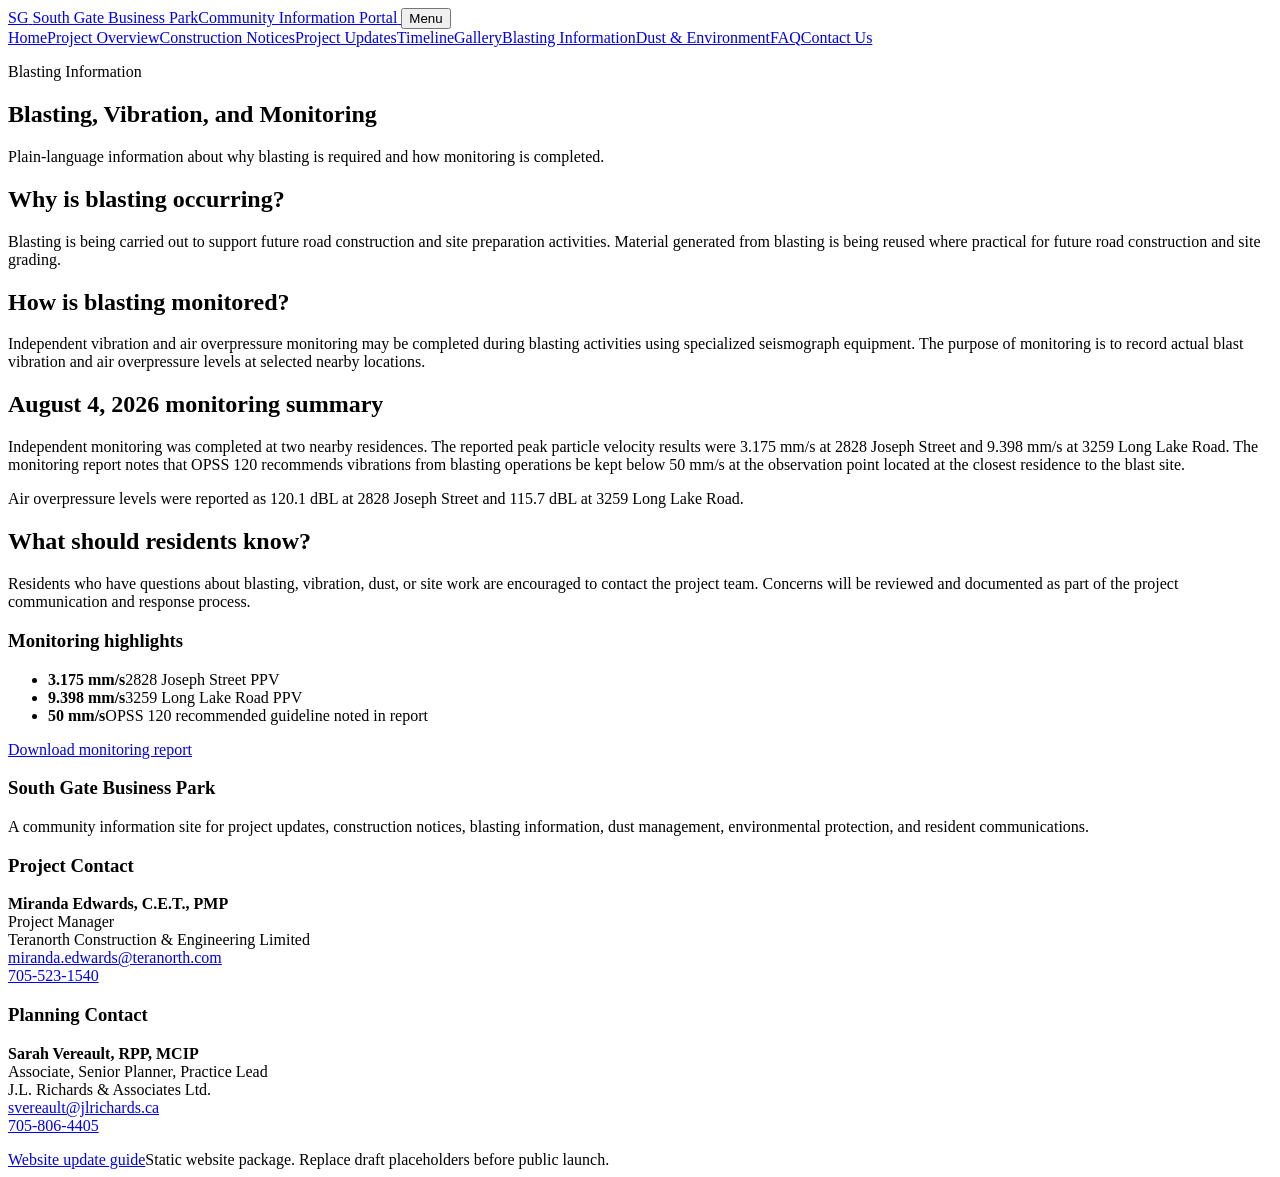
==== blasting-information.html @ b881c43c "Add files via upload" ====
<!doctype html>
<html lang="en-CA">
<head>
  <meta charset="utf-8">
  <meta name="viewport" content="width=device-width, initial-scale=1">
  <title>Blasting Information | South Gate Business Park</title>
  <meta name="description" content="South Gate Business Park Community Information Portal">
  <link rel="stylesheet" href="assets/css/styles.css">
</head>
<body>
  <header class="topbar">
  <a class="brand" href="index.html" aria-label="South Gate Business Park Home">
    <span class="brand-mark">SG</span>
    <span><span class="brand-name">South Gate Business Park</span><span class="brand-tag">Community Information Portal</span></span>
  </a>
  <button class="menu-button" aria-label="Open navigation" aria-expanded="false">Menu</button>
  <nav class="site-nav" aria-label="Main navigation"><a href="index.html">Home</a><a href="project-overview.html">Project Overview</a><a href="construction-notices.html">Construction Notices</a><a href="project-updates.html">Project Updates</a><a href="timeline.html">Timeline</a><a href="gallery.html">Gallery</a><a href="blasting-information.html">Blasting Information</a><a href="dust-environment.html">Dust & Environment</a><a href="faq.html">FAQ</a><a href="contact.html">Contact Us</a></nav>
</header>
  <main><section class="page-hero"><div class="container"><p class="eyebrow">Blasting Information</p><h1>Blasting, Vibration, and Monitoring</h1><p>Plain-language information about why blasting is required and how monitoring is completed.</p></div></section>
<section class="section"><div class="container content-grid"><article><h2>Why is blasting occurring?</h2><p>Blasting is being carried out to support future road construction and site preparation activities. Material generated from blasting is being reused where practical for future road construction and site grading.</p><h2>How is blasting monitored?</h2><p>Independent vibration and air overpressure monitoring may be completed during blasting activities using specialized seismograph equipment. The purpose of monitoring is to record actual blast vibration and air overpressure levels at selected nearby locations.</p><h2 id="monitoring-results">August 4, 2026 monitoring summary</h2><p>Independent monitoring was completed at two nearby residences. The reported peak particle velocity results were 3.175 mm/s at 2828 Joseph Street and 9.398 mm/s at 3259 Long Lake Road. The monitoring report notes that OPSS 120 recommends vibrations from blasting operations be kept below 50 mm/s at the observation point located at the closest residence to the blast site.</p><p>Air overpressure levels were reported as 120.1 dBL at 2828 Joseph Street and 115.7 dBL at 3259 Long Lake Road.</p><h2>What should residents know?</h2><p>Residents who have questions about blasting, vibration, dust, or site work are encouraged to contact the project team. Concerns will be reviewed and documented as part of the project communication and response process.</p></article><aside class="sidebar card"><h3>Monitoring highlights</h3><ul class="metric-list"><li><strong>3.175 mm/s</strong><span>2828 Joseph Street PPV</span></li><li><strong>9.398 mm/s</strong><span>3259 Long Lake Road PPV</span></li><li><strong>50 mm/s</strong><span>OPSS 120 recommended guideline noted in report</span></li></ul><a class="button primary full" href="documents/Vibration-Monitoring-Report-August-4-2026.pdf">Download monitoring report</a></aside></div></section></main>
  <footer class="footer">
  <div class="footer-grid">
    <div>
      <h3>South Gate Business Park</h3>
      <p>A community information site for project updates, construction notices, blasting information, dust management, environmental protection, and resident communications.</p>
    </div>
    <div>
      <h3>Project Contact</h3>
      <p><strong>Miranda Edwards, C.E.T., PMP</strong><br>Project Manager<br>Teranorth Construction & Engineering Limited<br><a href="mailto:miranda.edwards@teranorth.com">miranda.edwards@teranorth.com</a><br><a href="tel:17055231540">705-523-1540</a></p>
    </div>
    <div>
      <h3>Planning Contact</h3>
      <p><strong>Sarah Vereault, RPP, MCIP</strong><br>Associate, Senior Planner, Practice Lead<br>J.L. Richards & Associates Ltd.<br><a href="mailto:svereault@jlrichards.ca">svereault@jlrichards.ca</a><br><a href="tel:17058064405">705-806-4405</a></p>
    </div>
  </div>
  <div class="footer-bottom"><a href="admin/admin-guide.html">Website update guide</a><span>Static website package. Replace draft placeholders before public launch.</span></div>
</footer>
  <script src="assets/js/main.js"></script>
</body>
</html>
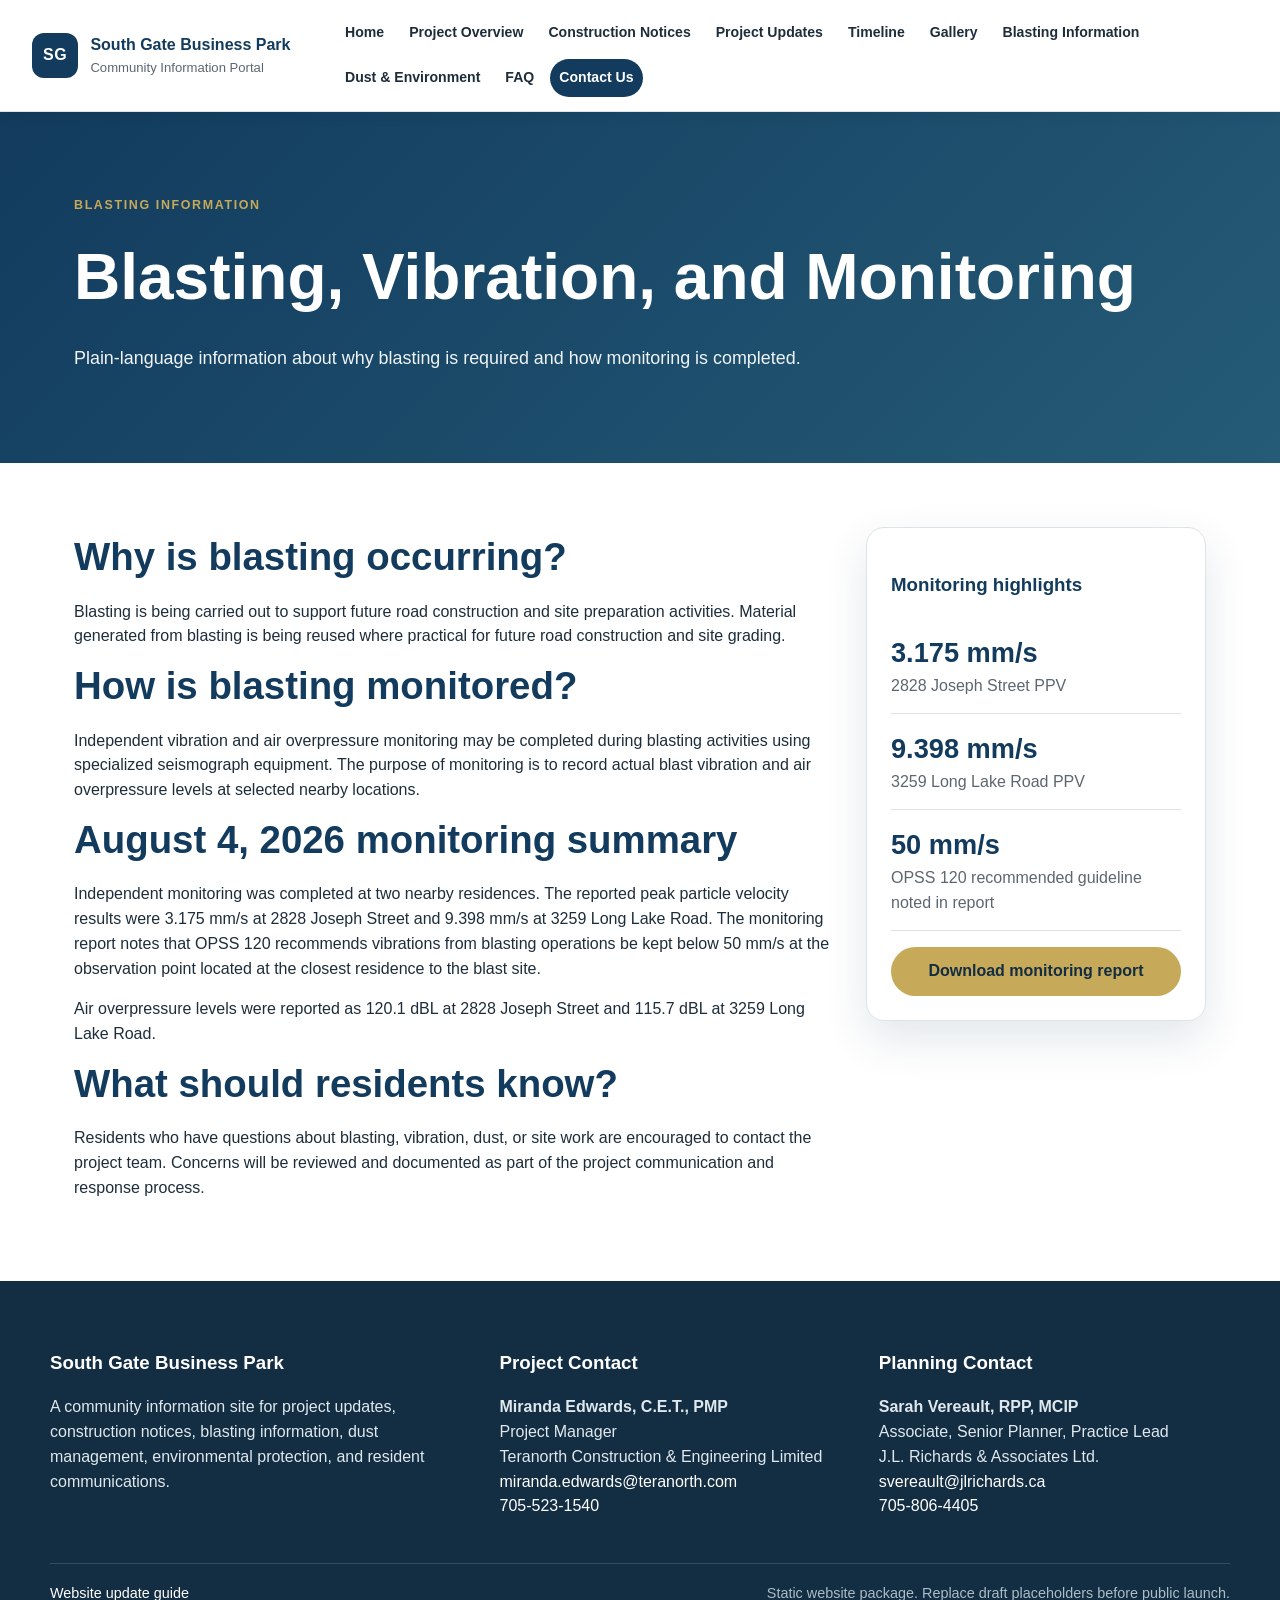
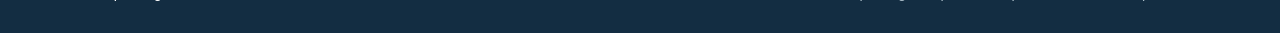
==== commit 1da6ab20: "Update stylesheet link in blasting-information.html" ====
--- a/blasting-information.html
+++ b/blasting-information.html
@@ -5,7 +5,7 @@
   <meta name="viewport" content="width=device-width, initial-scale=1">
   <title>Blasting Information | South Gate Business Park</title>
   <meta name="description" content="South Gate Business Park Community Information Portal">
-  <link rel="stylesheet" href="assets/css/styles.css">
+  <link rel="stylesheet" href="styles.css">
 </head>
 <body>
   <header class="topbar">
@@ -37,4 +37,4 @@
 </footer>
   <script src="assets/js/main.js"></script>
 </body>
-</html>+</html>
--- a/styles.css
+++ b/styles.css
@@ -0,0 +1,3 @@
+
+:root{--navy:#123B5D;--blue:#1f5f85;--green:#526b44;--gold:#c6a959;--ink:#1e2d3a;--muted:#5d6670;--bg:#f6f7f5;--card:#fff;--line:#dde3e6;--shadow:0 18px 45px rgba(18,59,93,.12);--radius:18px}*{box-sizing:border-box}body{margin:0;font-family:"Segoe UI",Arial,sans-serif;color:var(--ink);line-height:1.55;background:white}a{color:var(--blue);text-decoration:none}a:hover{text-decoration:underline}.topbar{position:sticky;top:0;z-index:20;display:flex;align-items:center;gap:24px;padding:14px 32px;background:#fff;border-bottom:1px solid var(--line);box-shadow:0 2px 18px rgba(0,0,0,.05)}.brand{display:flex;align-items:center;gap:12px;min-width:280px;color:inherit;text-decoration:none}.brand:hover{text-decoration:none}.brand-mark{background:var(--navy);color:#fff;border-radius:12px;font-weight:800;letter-spacing:.04em;padding:10px 11px}.brand-name{display:block;font-weight:800;color:var(--navy)}.brand-tag{display:block;font-size:.82rem;color:var(--muted)}.site-nav{display:flex;gap:7px;align-items:center;flex-wrap:wrap}.site-nav a{color:var(--ink);font-weight:650;font-size:.88rem;padding:8px 9px;border-radius:999px}.site-nav a:hover{background:var(--bg);text-decoration:none}.site-nav a:last-child{background:var(--navy);color:#fff}.menu-button{display:none;margin-left:auto;background:var(--navy);color:#fff;border:0;border-radius:999px;padding:9px 14px;font-weight:800}.hero{position:relative;min-height:560px;background:linear-gradient(135deg,rgba(18,59,93,.92),rgba(30,45,58,.70)),url('../images/opt-image13.jpg'),url('../images/opt-image14.jpg');background-size:cover;background-position:center;display:flex;align-items:center}.hero-overlay{position:absolute;inset:0;background:linear-gradient(90deg,rgba(18,59,93,.92) 0%,rgba(18,59,93,.58) 52%,rgba(18,59,93,.12) 100%)}.hero-content{position:relative;max-width:960px;padding:82px 32px;margin-left:max(24px,calc((100vw - 1180px)/2));color:#fff}.eyebrow,.section-label{font-weight:900;letter-spacing:.13em;text-transform:uppercase;color:var(--gold);font-size:.78rem}.hero h1{font-size:clamp(3rem,8vw,6.3rem);line-height:.94;margin:.2em 0}.hero-lead{font-size:clamp(1.05rem,2vw,1.35rem);max-width:790px}.button-row{display:flex;gap:14px;flex-wrap:wrap;margin-top:28px}.button{display:inline-block;border-radius:999px;padding:12px 19px;font-weight:850}.button.primary{background:var(--gold);color:#132d42}.button.secondary,.button.ghost{border:2px solid rgba(255,255,255,.72);color:#fff}.button.full{display:block;text-align:center;color:#132d42}.button:hover{text-decoration:none;filter:brightness(.98)}.page-hero{background:linear-gradient(135deg,var(--navy),#255b77);color:#fff}.page-hero .container{padding:72px 24px}.page-hero h1{font-size:clamp(2.35rem,5vw,4.1rem);margin:.15em 0}.page-hero p:not(.eyebrow){max-width:790px;font-size:1.12rem;color:#eef4f7}.container{max-width:1180px;margin:0 auto;padding:0 24px}.section{padding:64px 0}.section.muted{background:var(--bg)}.intro{padding-top:56px}.two-col,.split,.content-grid,.contact-grid{display:grid;grid-template-columns:1.6fr .85fr;gap:32px;align-items:start}.content-grid{grid-template-columns:minmax(0,1fr) 340px}.contact-grid{grid-template-columns:repeat(2,minmax(0,1fr))}.contact-grid .wide{grid-column:1/-1}.card,.status-card,.quick-card,.news-card,.update-card,.notice,.callout,.timeline-item,.warning{background:var(--card);border:1px solid var(--line);border-radius:var(--radius);box-shadow:var(--shadow);padding:24px}.highlight-card{border-top:6px solid var(--gold)}h2{font-size:clamp(1.7rem,3vw,2.45rem);line-height:1.1;margin:.25em 0 .55em;color:var(--navy)}h3{color:var(--navy)}.quick-grid,.news-grid,.process-grid,.doc-grid,.gallery-grid{display:grid;grid-template-columns:repeat(3,minmax(0,1fr));gap:18px}.quick-card{color:inherit;display:block;transition:.18s}.quick-card:hover{transform:translateY(-2px);text-decoration:none}.quick-card span,.process-grid span{color:var(--gold);font-weight:950}.news-card .date,.update-card .date,.notice .date{color:var(--muted);font-weight:850;text-transform:uppercase;font-size:.78rem;letter-spacing:.08em}.check-list{padding:0;list-style:none}.check-list li{position:relative;padding-left:28px;margin:10px 0}.check-list li:before{content:'✓';position:absolute;left:0;color:var(--green);font-weight:950}.steps{padding-left:1.2rem}.steps li{margin:8px 0}.metric-list{padding:0;list-style:none}.metric-list li{border-bottom:1px solid var(--line);padding:14px 0}.metric-list strong{display:block;font-size:1.7rem;color:var(--navy)}.metric-list span{color:var(--muted)}.process-grid{grid-template-columns:repeat(4,minmax(0,1fr));margin-bottom:36px}.process-grid>div{background:#fff;border:1px solid var(--line);border-radius:var(--radius);padding:22px;box-shadow:var(--shadow)}.content-columns{display:grid;grid-template-columns:1fr 1fr;gap:32px}.notice-board{display:grid;gap:18px}.notice{display:flex;justify-content:space-between;gap:20px}.notice span{align-self:start;background:var(--navy);color:#fff;border-radius:999px;padding:6px 10px;font-weight:750;font-size:.8rem}.notice.active{border-left:7px solid var(--gold)}.article-list{display:grid;gap:20px}.timeline{display:grid;gap:18px;position:relative}.timeline-item{border-left:7px solid var(--line)}.timeline-item.current{border-left-color:var(--gold)}.timeline-item span{color:var(--gold);font-weight:900;text-transform:uppercase;letter-spacing:.1em;font-size:.78rem}.gallery-card{margin:0;background:#fff;border:1px solid var(--line);border-radius:var(--radius);overflow:hidden;box-shadow:var(--shadow)}.gallery-card img{display:block;width:100%;height:230px;object-fit:cover}.gallery-card figcaption{padding:12px 15px;font-weight:700;color:var(--navy)}.gallery-preview .container{display:grid;grid-template-columns:1fr 1fr;gap:30px;align-items:center}.preview-images{display:grid;grid-template-columns:1fr 1fr;gap:14px}.preview-images img{width:100%;height:230px;object-fit:cover;border-radius:18px;box-shadow:var(--shadow)}.faq-list{max-width:900px}.faq-list details{border:1px solid var(--line);border-radius:14px;padding:18px 20px;margin:12px 0;background:#fff}.faq-list summary{font-weight:850;color:var(--navy);cursor:pointer}.doc-grid{grid-template-columns:repeat(2,minmax(0,1fr))}.doc-grid a{background:#fff;border:1px solid var(--line);border-radius:12px;padding:16px;font-weight:800}.form-placeholder{border:2px dashed #c5cdd1;background:#f9faf9;border-radius:16px;padding:24px;margin:18px 0}.warning{border-left:7px solid #d98b39;background:#fff9f1}.footer{background:#132d42;color:#dfe8ed;padding:48px 32px 28px}.footer a{color:#fff}.footer-grid{max-width:1180px;margin:0 auto;display:grid;grid-template-columns:1.2fr 1fr 1fr;gap:28px}.footer h3{color:#fff}.footer-bottom{max-width:1180px;margin:28px auto 0;color:#aabdc8;font-size:.9rem;display:flex;justify-content:space-between;gap:20px;border-top:1px solid rgba(255,255,255,.15);padding-top:18px}code{background:#eef2f4;padding:.1em .35em;border-radius:6px}.callout{margin-top:30px}
+@media(max-width:1000px){.topbar{align-items:flex-start;flex-wrap:wrap}.menu-button{display:block}.site-nav{display:none;width:100%;flex-direction:column;align-items:stretch}.site-nav.open{display:flex}.site-nav a{border-radius:10px}.two-col,.split,.content-grid,.contact-grid,.content-columns,.gallery-preview .container{grid-template-columns:1fr}.quick-grid,.news-grid,.process-grid,.doc-grid,.gallery-grid{grid-template-columns:1fr}.footer-grid{grid-template-columns:1fr}.footer-bottom{flex-direction:column}.brand{min-width:0}.topbar{padding:12px 18px}.hero{min-height:520px}.hero-content{padding:62px 24px;margin-left:0}.preview-images{grid-template-columns:1fr}.hero h1{font-size:3.25rem}}
